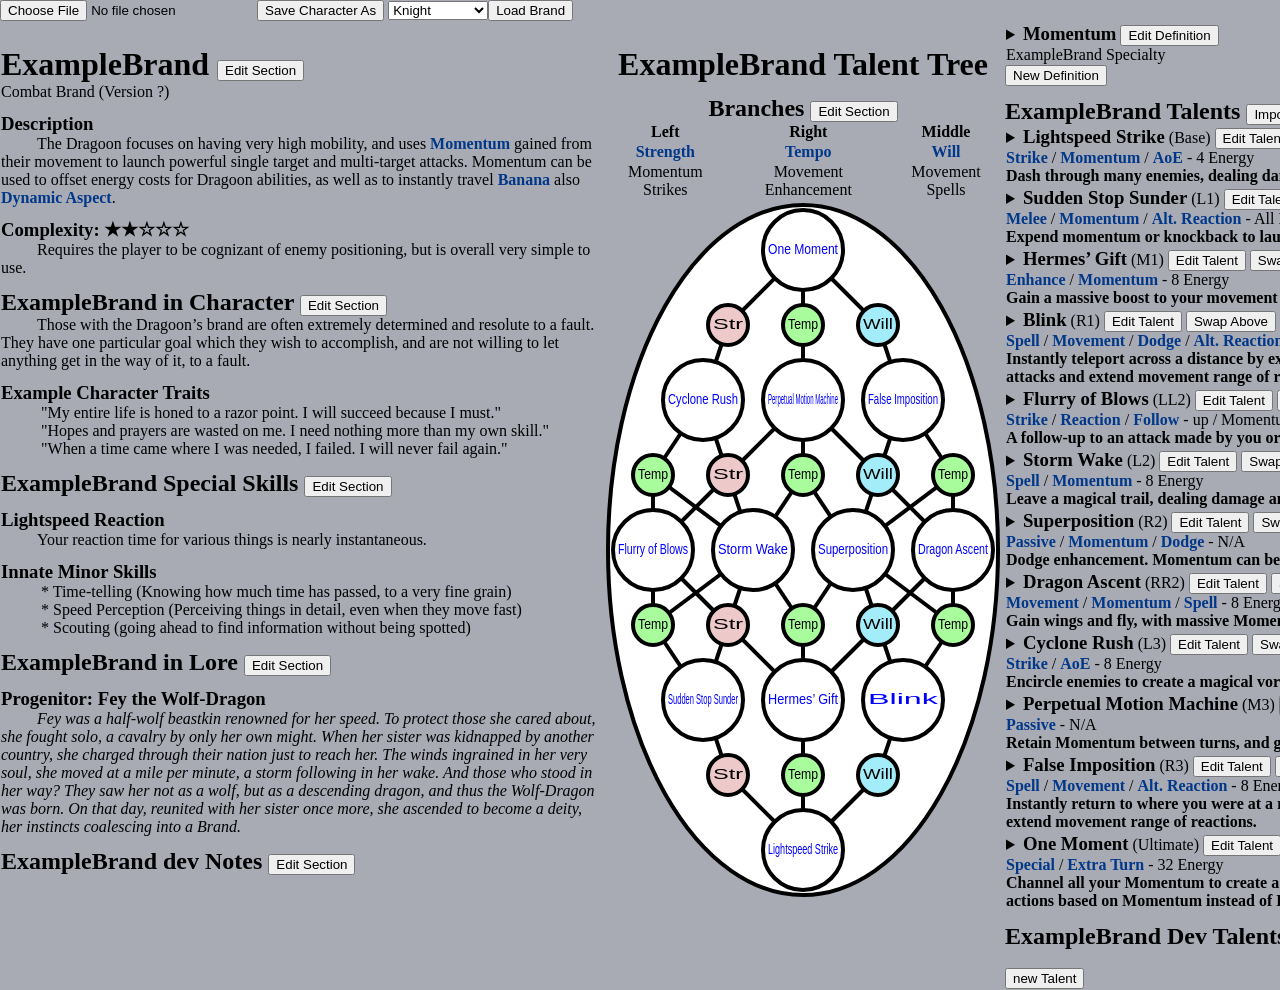
==== BrandWiki.html @ 2b9febe4 "Second Commit More stuff for collaboration" ====
<!doctype html>
<html>

<head>
    <title>Brand Name</title>
    <link rel="stylesheet" href="./BrandLayoutStyle.css">
</head>

<body>
    <div id="Dialog"></div>
    <input type="file" id="characterFileInput" >
    <input type="button" id="characterSaveButton" value="Save Character As" onclick="downloadCharacter()">
    <div id="SelectBrand"></div>
    
    <table class="background">
        <tr class="background">
            <td class="background" width="600">
                <h1 id="BrandName" class="BrandName">Nullbrand</h1>
                <div id="BrandSubtitle">Bad Brand</div>
                <h3>Description</h3>
                <p class="indented" id="Description">The Nullbrand is a brand that doesn't exist. Something went wrong when generating this page.</p>

                <h3 id="Complexity">Complexity: ★★★☆☆★★☆★☆</h3>
                <p class="indented" id="ComplexityText">The Nullbrand's difficulty comes from not existing.</p>

                <h2 id="BrandinCharacterTitle">Nullbrand in Character</h2>
                <p class="indented" id="BrandinCharacter">Nullbrands are hard, because they don't exist.</p>
                <h3>Example Character Traits</h3>
                <p id="BrandCharacterTraits">Nullbrands suck and are stupid.</p>
                
                <h2 id="BrandSpecialSkillsTitle">Nullbrand Special Skills</h2>
                <h3 id="BrandSpecialSkill">Nullbrand Special Skills</h3>
                <p class="indented" id="BrandSpecialSkillText"></p>
                <h3>Innate Minor Skills</h3>
                <p id="BrandInnateSkills"></p>

                <h2 id="BrandinLoreTitle">Nullbrand in Lore</h2>
                <h3 id="BrandProgenitorName">Progenitor: fucko</h3>
                <p class="indented" id="BrandinLore">awawawwa</p>
                <h2 id="BrandDevNotesTitle">Nullbrand dev notes</h2>
                <div id="BrandDevNotes"></div>
            </td>
            <td class="background" width="400">
                <h1 id="BrandTreeTitle" width="400" style="text-align:center;"></h1>
                <h2 id="BrandBranchesTitle" width="400" style="text-align:center;">Branches</h2>
                <div id="BrandBranches" style="width:400px;text-align:center;"></div>
                <div id="BrandTree"></div>


            </td>
            <td class="background" width="600">
                <div id="DefinitionsTitle"></div>
                <div id="BrandDefinitions"></div>
                <h2 id="AbilitySummaryTitle" class="BrandName">Nullbrand Abilities</h2>
                <div id="BrandTalents"></div>
                <h2 id="DevAbilitySummaryTitle" class="BrandName">Nullbrand Dev Abilities</h2>
                <div id="BrandDevTalents"></div>


            </td>
        </tr>

    </table>
</body>

<script src="./BrandLayoutScript.js"></script>


</html>
---- BrandLayoutStyle.css ----
* {
            margin: 0;
            overflow: hidden;
        }
        h1 {
            margin-top: 24px;
        }
        h2 {
            margin-top: 12px;
        }
        h3 {
            margin-top: 12px;
        }
        h3.talent {
            display: inline;
            margin-top:12px;
            text-align:left;
        }
        div {
            display:inline;
        }
        td {
            margin: 24px;
        }
        html, body{
            overflow:auto;
            word-wrap:normal;
            width:max-content;
            height:max-content;
            background-color: rgb(168, 171, 180);
        }
        table.inline {
            display: inline-block;
            text-align: left;
            vertical-align: top;
            border-collapse: collapse;
        }
        p.indented {
            text-indent:36px;
        }
        table.statmenu {
            text-align: left;
            vertical-align: top;
            border-collapse: collapse;
            background-color: #c0c0c0;
        }
        definition-tooltip {
            font-weight: bold;
            color:#003789;
        }
        table {
            text-align: left;
            vertical-align: top;
            border-collapse: collapse;
        }
        th {
            font-weight:bold;
            
        }

        *.centeraligned {
            vertical-align: center;
            text-align: center;

        }

        tr {
            vertical-align: top;
        }

        caption {
            text-align: left;
            font-size:20px;
            font-weight:bold;
        }

        *.outlined {
            border: 1px solid black
        }
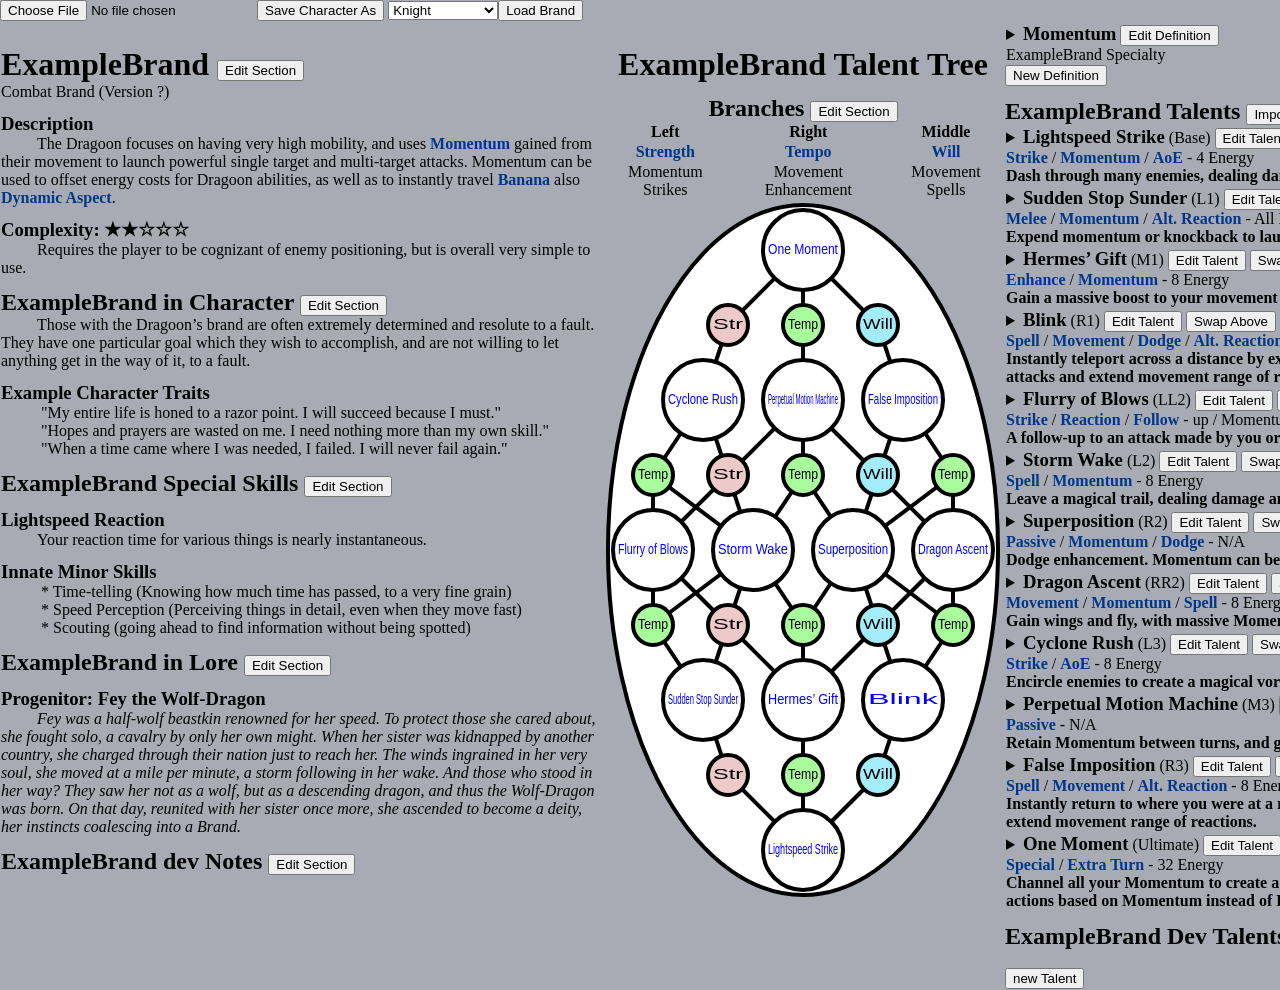
==== commit b2427c76: "Split character sheet to three files and reimplemented brands on character sheet to use Brand JSON f" ====
--- a/BrandWiki.html
+++ b/BrandWiki.html
@@ -2,7 +2,7 @@
 <html>
 
 <head>
-    <title>Brand Name</title>
+    <title>Multibranded Brand Wiki</title>
     <link rel="stylesheet" href="./BrandLayoutStyle.css">
 </head>
 
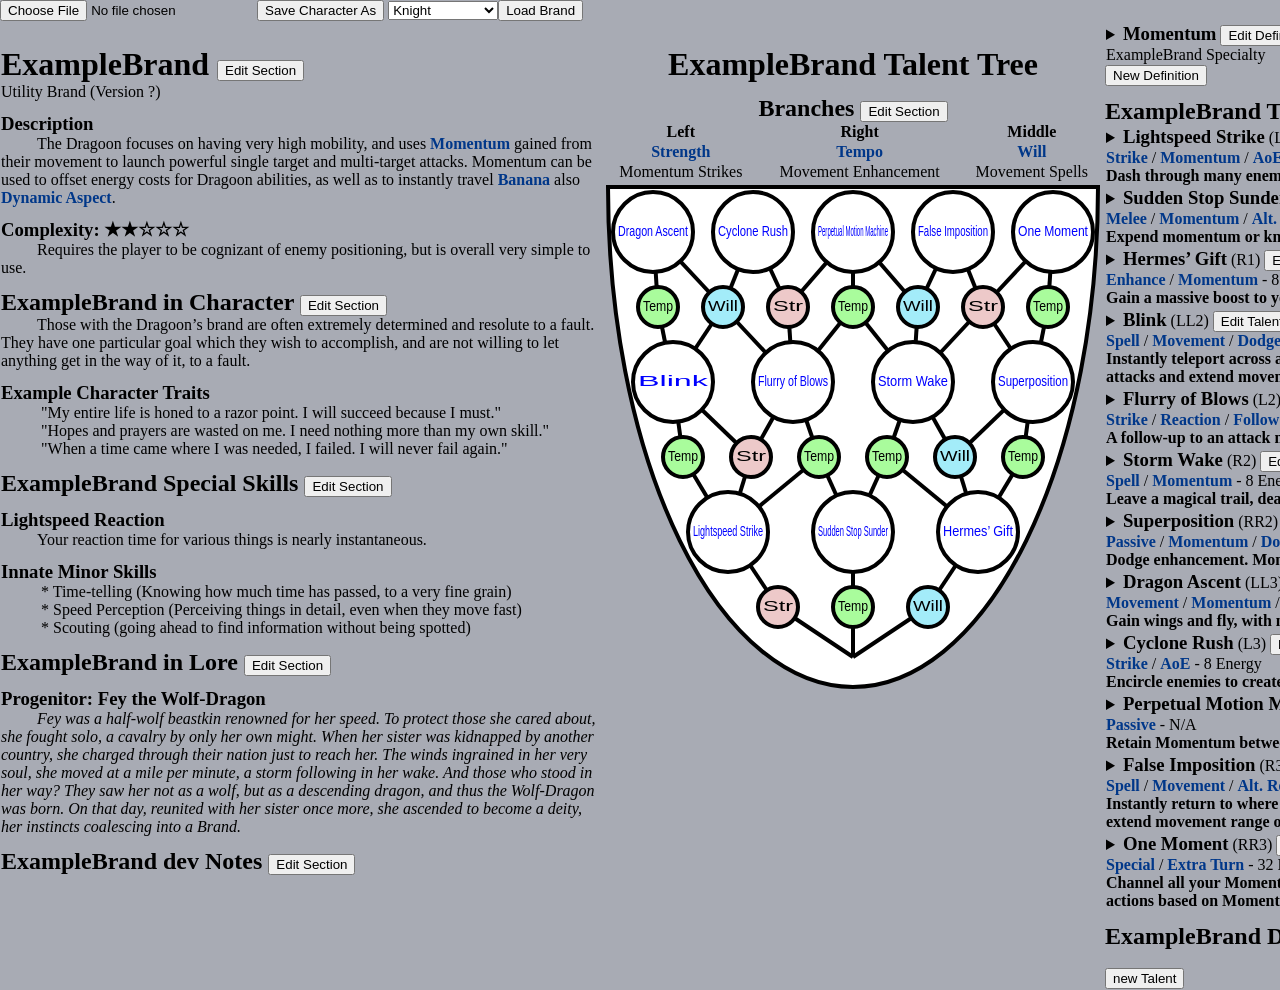
==== commit c31f0490: "Added Weaver, BrandWiki Utility Brand Tree, Filled in Jeweler" ====
--- a/BrandWiki.html
+++ b/BrandWiki.html
@@ -40,11 +40,11 @@
                 <h2 id="BrandDevNotesTitle">Nullbrand dev notes</h2>
                 <div id="BrandDevNotes"></div>
             </td>
-            <td class="background" width="400">
-                <h1 id="BrandTreeTitle" width="400" style="text-align:center;"></h1>
-                <h2 id="BrandBranchesTitle" width="400" style="text-align:center;">Branches</h2>
-                <div id="BrandBranches" style="width:400px;text-align:center;"></div>
-                <div id="BrandTree"></div>
+            <td class="background" width="500">
+                <h1 id="BrandTreeTitle" width="500" style="text-align:center;"></h1>
+                <h2 id="BrandBranchesTitle" width="500" style="text-align:center;">Branches</h2>
+                <div id="BrandBranches" style="width:500px;text-align:center;"></div>
+                <div id="BrandTree" style="display:flex; justify-content: center; align-items: center;"></div>
 
 
             </td>
